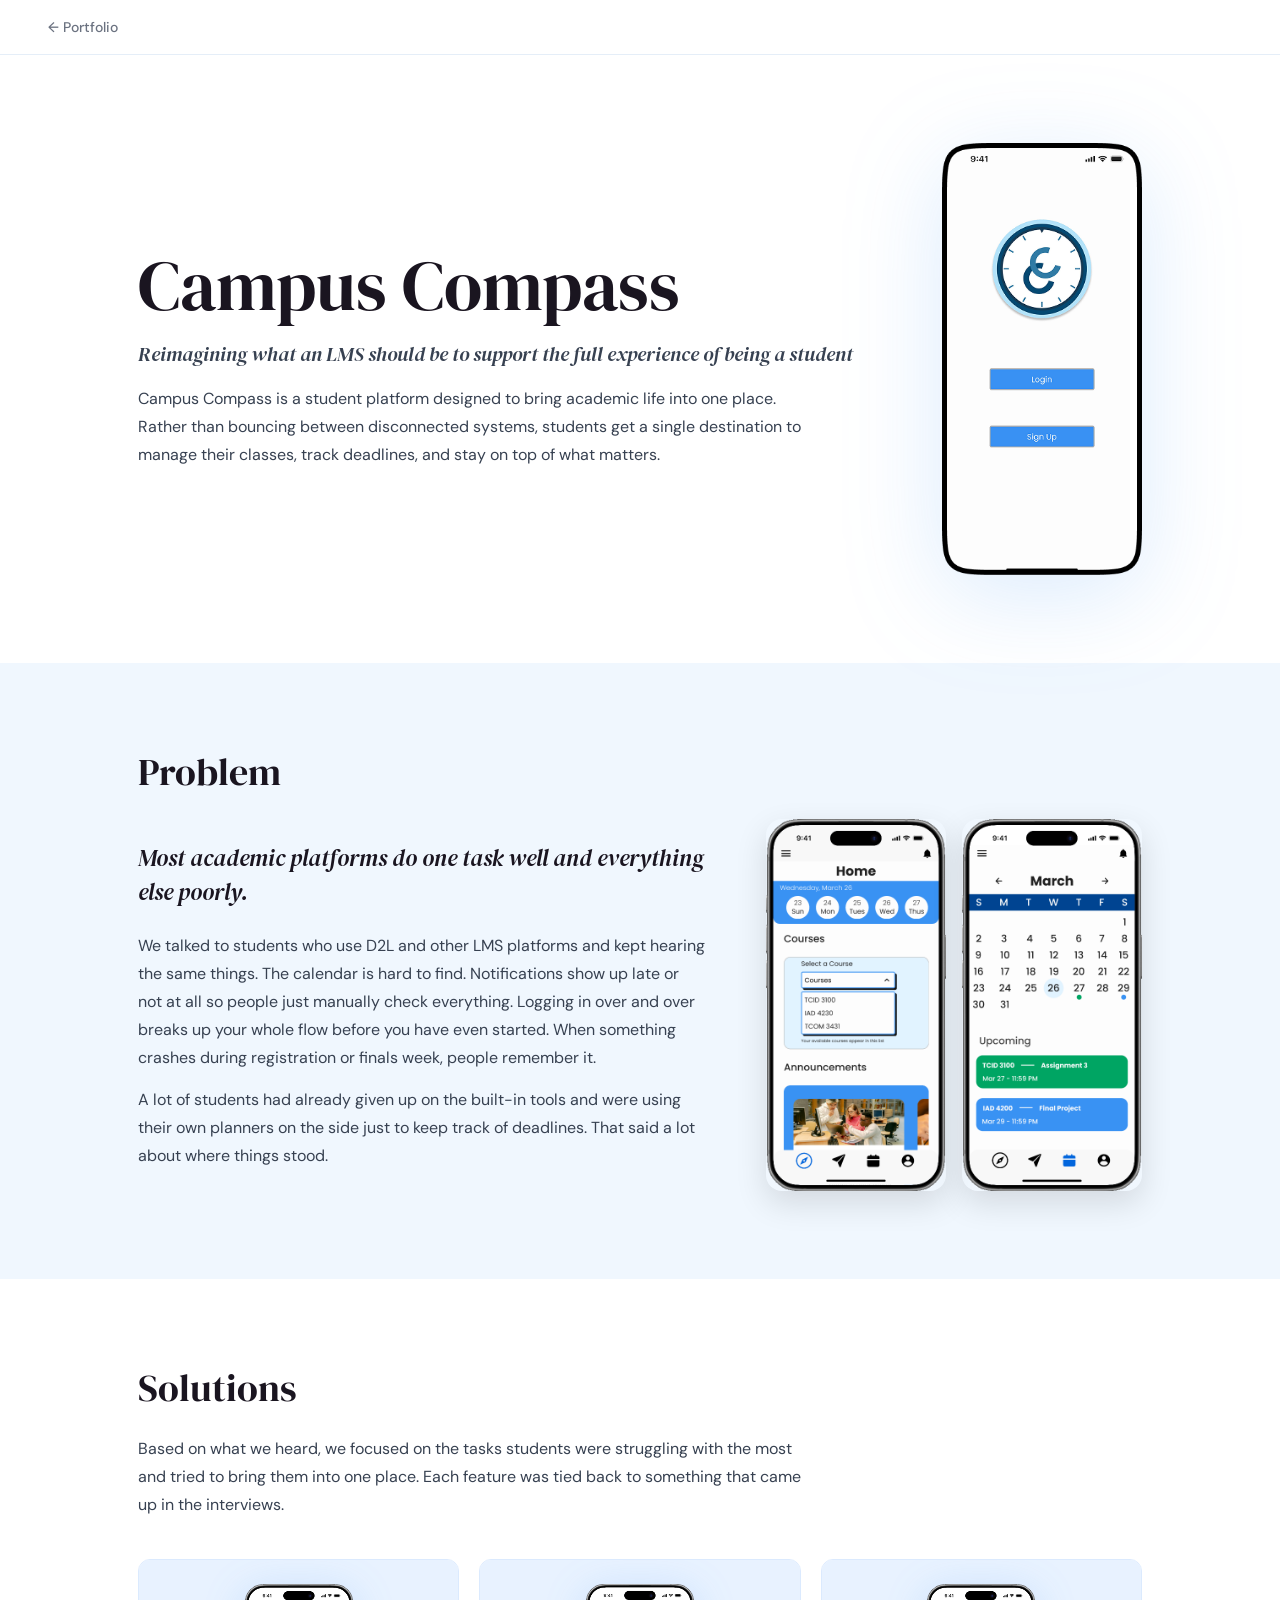
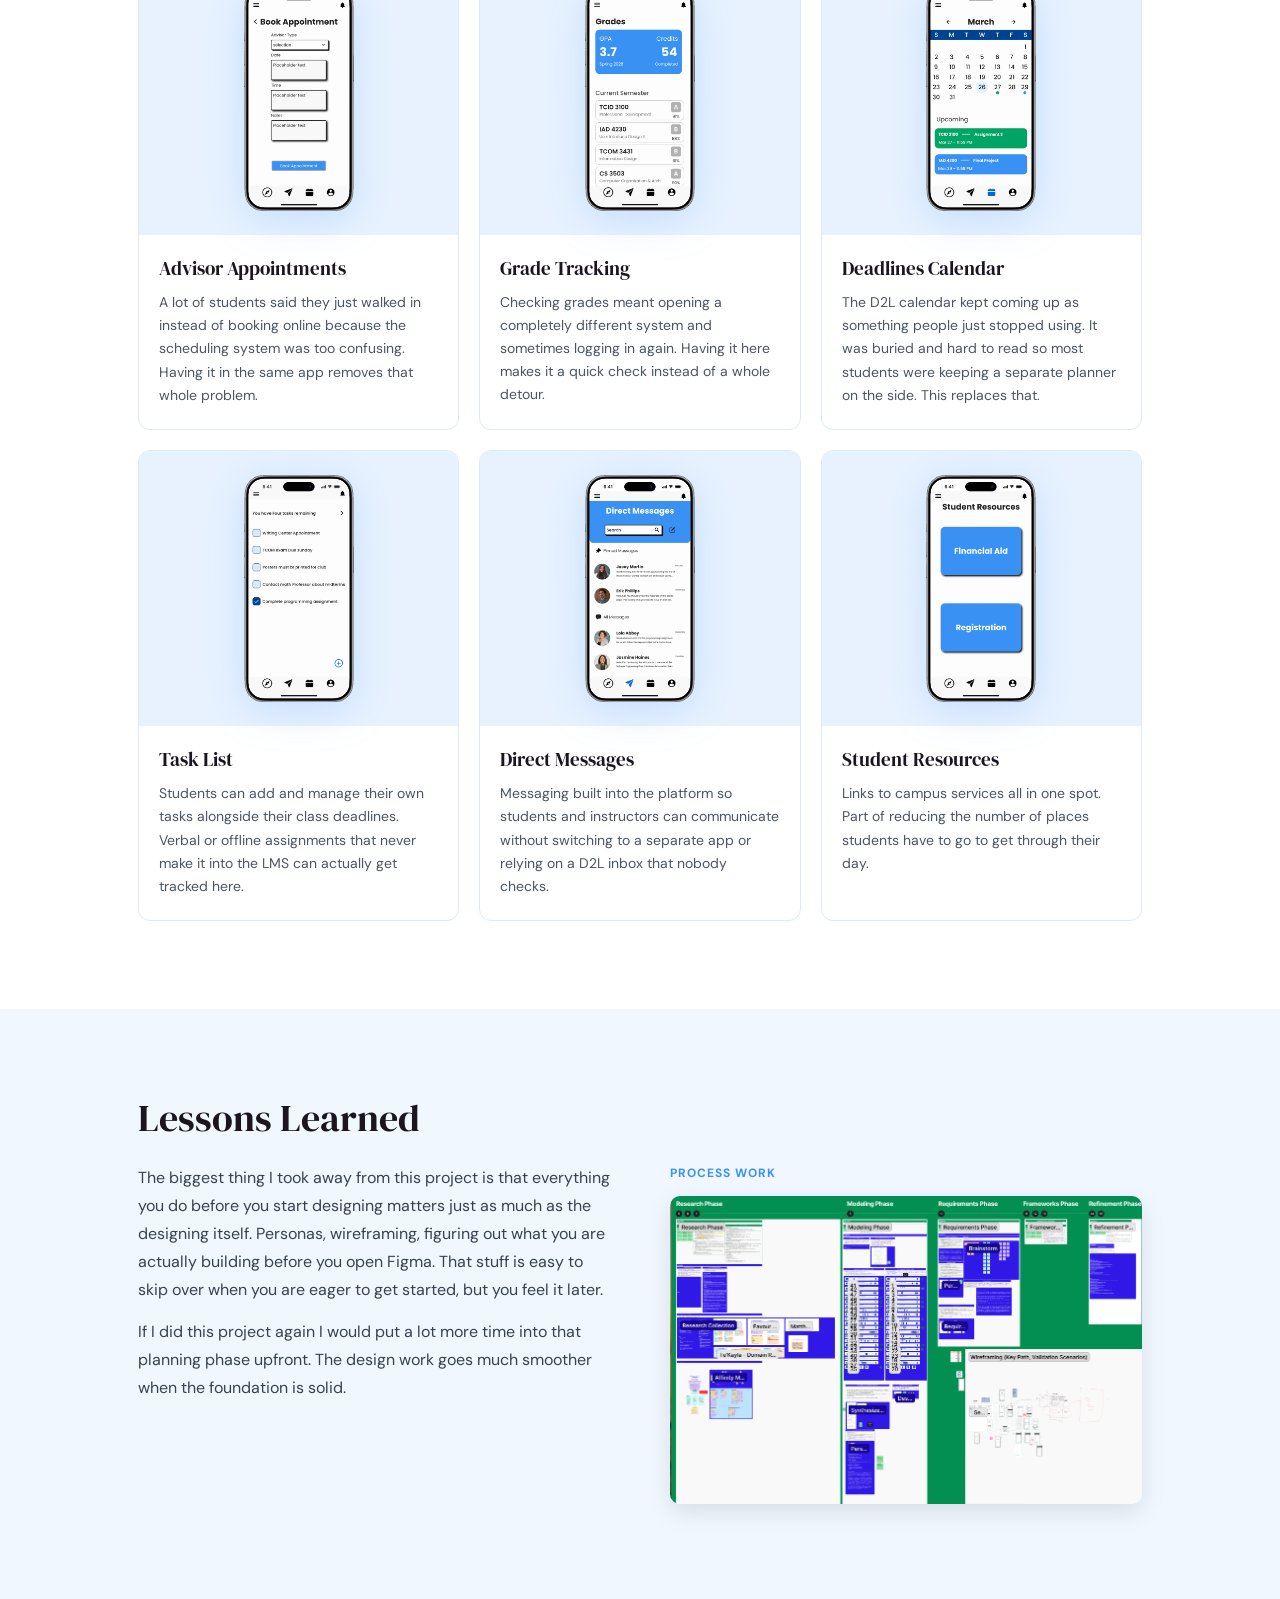
==== campus-compass/index.html @ d036a411 "campus compass case study" ====
<!DOCTYPE html>
<html lang="en">
<head>
  <meta charset="UTF-8" />
  <meta name="viewport" content="width=device-width, initial-scale=1.0" />
  <title>Campus Compass</title>
  <link rel="preconnect" href="https://fonts.googleapis.com">
  <link rel="preconnect" href="https://fonts.gstatic.com" crossorigin>
  <link href="https://fonts.googleapis.com/css2?family=DM+Sans:ital,wght@0,300;0,400;0,500;0,600;0,700;1,400&family=DM+Serif+Display:ital@0;1&display=swap" rel="stylesheet">
  <link rel="stylesheet" href="/campus-compass/styles.css" />
</head>
<body>

<!-- BACK NAV -->
<nav class="back-nav">
  <a href="/index.html#projects">← Portfolio</a>
</nav>

<!-- INTRODUCTION -->
<section class="section white">
  <div class="container">
    <div class="intro-split">
      <div class="intro-text">
        <h1 class="page-title">Campus Compass</h1>
        <p class="intro-hook">Reimagining what an LMS should be to support the full experience of being a student</p>
        <p class="body-text">Campus Compass is a student platform designed to bring academic life into one place. Rather than bouncing between disconnected systems, students get a single destination to manage their classes, track deadlines, and stay on top of what matters.</p>
      </div>
      <div class="intro-phone">
        <img src="images/login-screen.png" alt="Campus Compass app" />
      </div>
    </div>
  </div>
</section>

<!-- PROBLEM -->
<section class="section cream">
  <div class="container">
    <div class="label-row">
      <h2 class="section-title">Problem</h2>
    </div>
    <div class="problem-split">
      <div class="problem-text">
        <p class="pull-quote">Most academic platforms do one task well and everything else poorly.</p>
        <p class="body-text">We talked to students who use D2L and other LMS platforms and kept hearing the same things. The calendar is hard to find. Notifications show up late or not at all so people just manually check everything. Logging in over and over breaks up your whole flow before you have even started. When something crashes during registration or finals week, people remember it.</p>
        <p class="body-text">A lot of students had already given up on the built-in tools and were using their own planners on the side just to keep track of deadlines. That said a lot about where things stood.</p>
      </div>
      <div class="image-row">
        <div class="image-frame">
          <img src="images/home-screen.png" alt="Campus Compass home screen" />
        </div>
        <div class="image-frame">
          <img src="images/calendar-screen.png" alt="Campus Compass calendar screen" />
        </div>
      </div>
    </div>
  </div>
</section>

<!-- SOLUTIONS -->
<section class="section white">
  <div class="container">
    <div class="label-row">
      <h2 class="section-title">Solutions</h2>
    </div>
    <p class="body-text">Based on what we heard, we focused on the tasks students were struggling with the most and tried to bring them into one place. Each feature was tied back to something that came up in the interviews.</p>
    <div class="cards">

      <div class="card">
        <div class="card-img">
          <img src="images/book-appointment-screen.png" alt="Book appointment screen" />
        </div>
        <div class="card-body">
          <h3 class="card-title">Advisor Appointments</h3>
          <p class="card-text">A lot of students said they just walked in instead of booking online because the scheduling system was too confusing. Having it in the same app removes that whole problem.</p>
        </div>
      </div>

      <div class="card">
        <div class="card-img">
          <img src="images/all-grades-screen.png" alt="All grades screen" />
        </div>
        <div class="card-body">
          <h3 class="card-title">Grade Tracking</h3>
          <p class="card-text">Checking grades meant opening a completely different system and sometimes logging in again. Having it here makes it a quick check instead of a whole detour.</p>
        </div>
      </div>

      <div class="card">
        <div class="card-img">
          <img src="images/calendar-screen.png" alt="Deadlines calendar screen" />
        </div>
        <div class="card-body">
          <h3 class="card-title">Deadlines Calendar</h3>
          <p class="card-text">The D2L calendar kept coming up as something people just stopped using. It was buried and hard to read so most students were keeping a separate planner on the side. This replaces that.</p>
        </div>
      </div>

      <div class="card">
        <div class="card-img">
          <img src="images/tasks-list-screen.png" alt="Task list screen" />
        </div>
        <div class="card-body">
          <h3 class="card-title">Task List</h3>
          <p class="card-text">Students can add and manage their own tasks alongside their class deadlines. Verbal or offline assignments that never make it into the LMS can actually get tracked here.</p>
        </div>
      </div>

      <div class="card">
        <div class="card-img">
          <img src="images/dms-screen.png" alt="Direct messages screen" />
        </div>
        <div class="card-body">
          <h3 class="card-title">Direct Messages</h3>
          <p class="card-text">Messaging built into the platform so students and instructors can communicate without switching to a separate app or relying on a D2L inbox that nobody checks.</p>
        </div>
      </div>

      <div class="card">
        <div class="card-img">
          <img src="images/resources-screen.png" alt="Student resources screen" />
        </div>
        <div class="card-body">
          <h3 class="card-title">Student Resources</h3>
          <p class="card-text">Links to campus services all in one spot. Part of reducing the number of places students have to go to get through their day.</p>
        </div>
      </div>

    </div>
  </div>
</section>

<!-- LESSONS LEARNED -->
<section class="section cream">
  <div class="container">
    <div class="label-row">
      <h2 class="section-title">Lessons Learned</h2>
    </div>
    <div class="lessons-split">
      <div class="lessons-text">
        <p class="body-text">The biggest thing I took away from this project is that everything you do before you start designing matters just as much as the designing itself. Personas, wireframing, figuring out what you are actually building before you open Figma. That stuff is easy to skip over when you are eager to get started, but you feel it later.</p>
        <p class="body-text">If I did this project again I would put a lot more time into that planning phase upfront. The design work goes much smoother when the foundation is solid.</p>
      </div>
      <div class="lessons-media">
        <p class="process-label">Process Work</p>
        <img src="images/planning.png" alt="FigJam project planning board" class="process-img" />
      </div>
    </div>
  </div>
</section>


</body>
</html>
---- campus-compass/styles.css ----
* { margin: 0; padding: 0; box-sizing: border-box; }

body {
  font-family: 'DM Sans', Arial, Helvetica, sans-serif;
  background: #fff;
  color: #1a1520;
  line-height: 1.6;
}

a { color: inherit; text-decoration: none; }
a:focus-visible, button:focus-visible {
  outline: 3px solid #3992F3;
  outline-offset: 2px;
}

/* ── Back nav ─────────────────────────────────────────── */
.back-nav {
  padding: 14px 48px;
  border-bottom: 1px solid #e5eef8;
  position: sticky;
  top: 0;
  background: #fff;
  z-index: 100;
}
.back-nav a {
  font-size: 14px;
  font-weight: 500;
  color: #6b7280;
}
.back-nav a:hover { color: #3992F3; }

/* ── Sections ─────────────────────────────────────────── */
.section { padding: 88px 0; }
.cream { background: #f0f7fe; }
.white { background: #fff; }

.container {
  max-width: 1100px;
  margin: 0 auto;
  padding: 0 48px;
}

/* ── Introduction ─────────────────────────────────────── */
.intro-split {
  display: grid;
  grid-template-columns: 1fr auto;
  gap: 72px;
  align-items: center;
}
.eyebrow {
  font-size: 12px;
  font-weight: 600;
  text-transform: uppercase;
  letter-spacing: 0.12em;
  color: #3992F3;
  margin-bottom: 14px;
}
.page-title {
  font-family: 'DM Serif Display', Georgia, serif;
  font-size: clamp(44px, 5.5vw, 72px);
  font-weight: 400;
  color: #1a1520;
  line-height: 1.05;
  margin-bottom: 16px;
}
.intro-hook {
  font-family: 'DM Serif Display', Georgia, serif;
  font-style: italic;
  font-size: 20px;
  color: #374151;
  line-height: 1.5;
  margin-bottom: 16px;
}
.intro-phone img {
  width: 200px;
  display: block;
  filter: drop-shadow(0 20px 48px rgba(57, 146, 243, 0.18));
}

/* ── Section headings ─────────────────────────────────── */
.label-row {
  display: flex;
  align-items: baseline;
  gap: 14px;
  margin-bottom: 24px;
}
.section-num {
  font-family: 'DM Serif Display', serif;
  font-style: italic;
  font-size: 15px;
  color: #3992F3;
  letter-spacing: 0.04em;
}
.section-title {
  font-family: 'DM Serif Display', Georgia, serif;
  font-size: 38px;
  font-weight: 400;
  color: #1a1520;
  line-height: 1.15;
}

/* ── Pull quote ───────────────────────────────────────── */
.pull-quote {
  font-family: 'DM Serif Display', Georgia, serif;
  font-style: italic;
  font-size: 23px;
  color: #1a1520;
  line-height: 1.5;
  max-width: 700px;
  margin-bottom: 22px;
}

/* ── Body text ────────────────────────────────────────── */
.body-text {
  font-size: 16px;
  color: #374151;
  line-height: 1.75;
  max-width: 680px;
  margin-bottom: 14px;
}
.body-text:last-of-type { margin-bottom: 0; }

/* ── Problem layout ───────────────────────────────────── */
.problem-split {
  display: grid;
  grid-template-columns: 1fr auto;
  gap: 60px;
  align-items: center;
}
.problem-text .pull-quote,
.problem-text .body-text { max-width: 100%; }

.image-row {
  display: flex;
  gap: 16px;
  align-items: flex-start;
}
.image-frame {
  border-radius: 16px;
  overflow: hidden;
  width: 180px;
  flex-shrink: 0;
  box-shadow: 0 12px 32px rgba(0, 0, 0, 0.12);
}
.image-frame img { width: 100%; display: block; }

/* ── Solution cards ───────────────────────────────────── */
.cards {
  display: grid;
  grid-template-columns: repeat(3, 1fr);
  gap: 20px;
  margin-top: 40px;
}
.card {
  border-radius: 12px;
  overflow: hidden;
  background: #fff;
  border: 1px solid #dbeafe;
}
.card-img {
  background: #e8f2ff;
  display: flex;
  justify-content: center;
  align-items: center;
  padding: 24px;
  min-height: 200px;
}
.card-img img {
  width: 110px;
  display: block;
  margin: 0 auto;
  filter: drop-shadow(0 8px 20px rgba(57, 146, 243, 0.2));
}
.card-body { padding: 18px 20px 22px; }
.card-title {
  font-family: 'DM Serif Display', serif;
  font-size: 19px;
  font-weight: 400;
  color: #1a1520;
  margin-bottom: 8px;
}
.card-text {
  font-size: 14px;
  color: #4b5563;
  line-height: 1.65;
}

/* ── Lessons ──────────────────────────────────────────── */
.lessons-split {
  display: grid;
  grid-template-columns: 1fr 1fr;
  gap: 60px;
  align-items: start;
  margin-top: 8px;
}
.lessons-text .body-text { max-width: 100%; }

/* ── Process image ────────────────────────────────────── */
.process-label {
  font-size: 12px;
  font-weight: 700;
  color: #3992F3;
  text-transform: uppercase;
  letter-spacing: 0.08em;
  margin-bottom: 12px;
}
.process-img {
  width: 100%;
  border-radius: 10px;
  box-shadow: 0 8px 24px rgba(0, 0, 0, 0.1);
}

/* ── Mobile ───────────────────────────────────────────── */
@media (max-width: 768px) {
  .back-nav { padding: 12px 20px; }
  .container { padding: 0 20px; }
  .section { padding: 64px 0; }
  .intro-split { grid-template-columns: 1fr; gap: 36px; }
  .intro-phone { display: none; }
  .page-title { font-size: 40px; }
  .section-title { font-size: 30px; }
  .pull-quote { font-size: 19px; }
  .cards { grid-template-columns: 1fr; }
  .problem-split { grid-template-columns: 1fr; }
  .image-row { justify-content: center; }
  .lessons-split { grid-template-columns: 1fr; gap: 40px; }
}
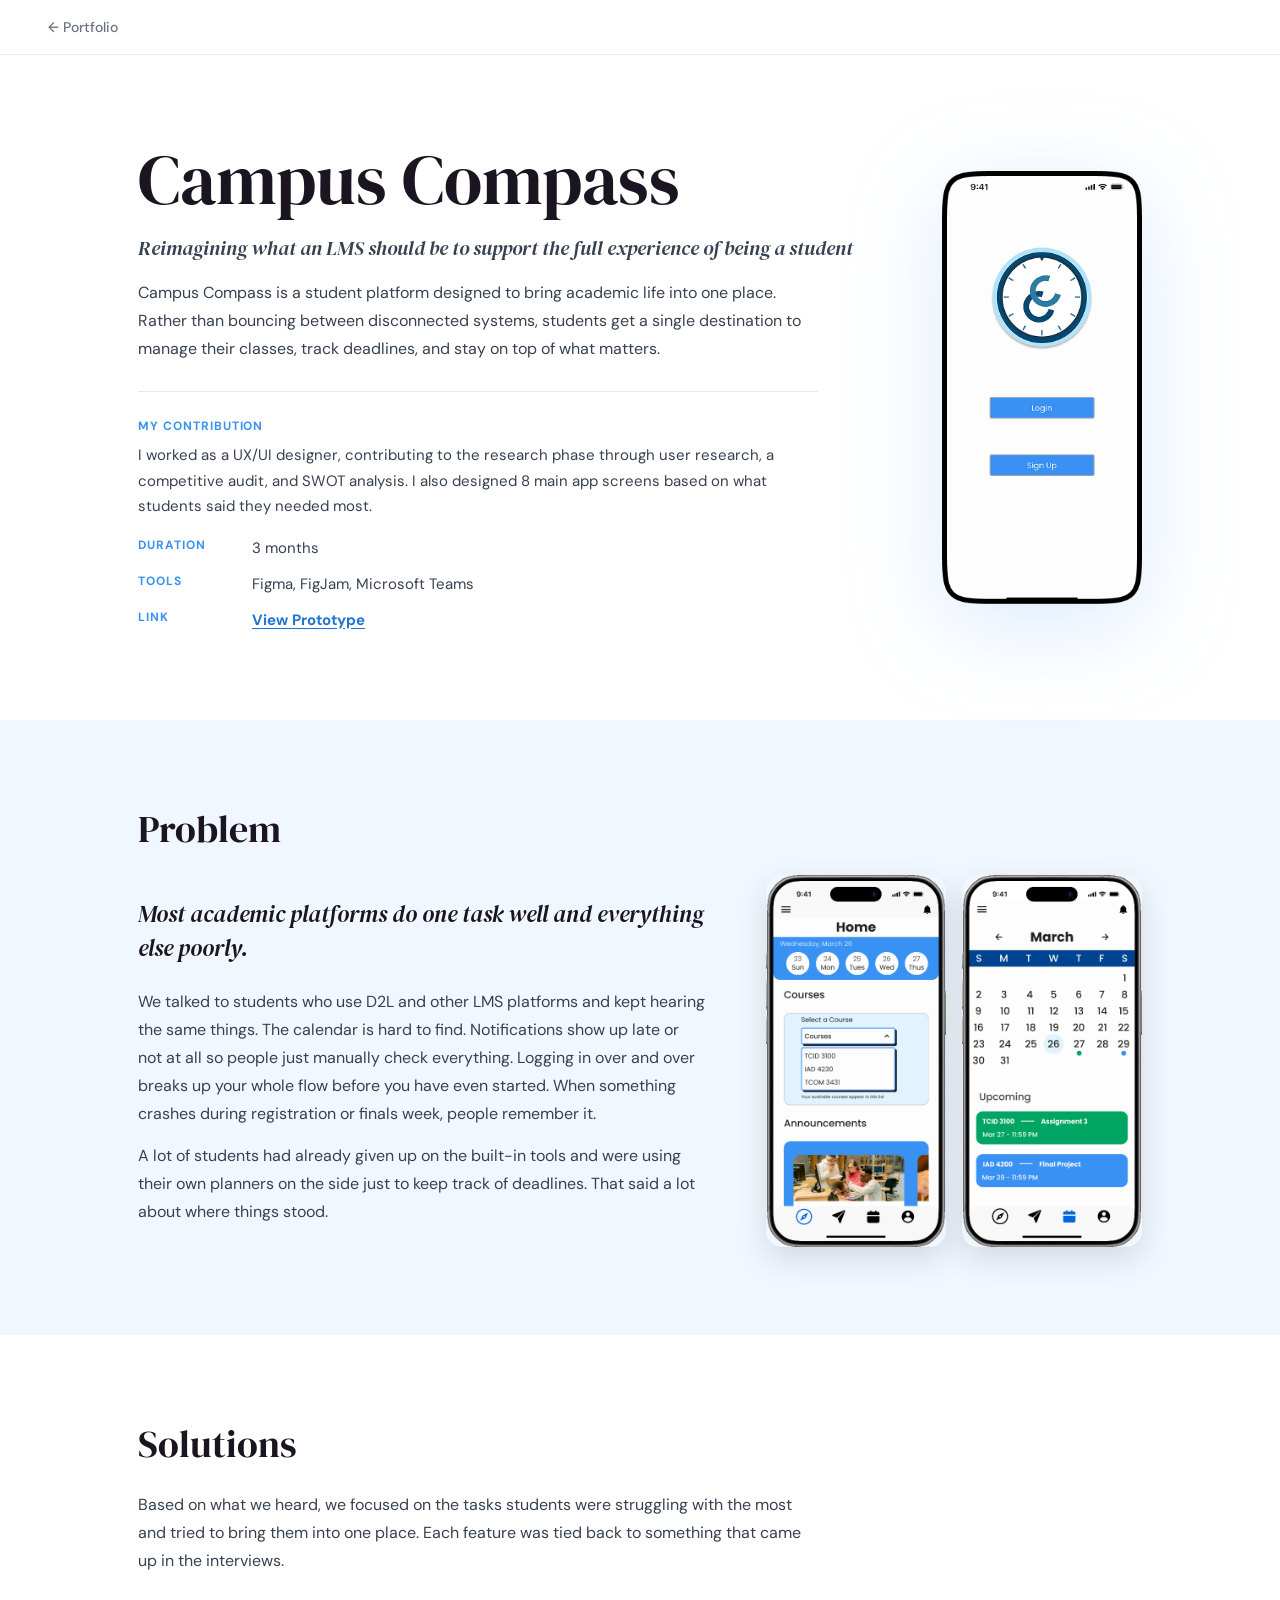
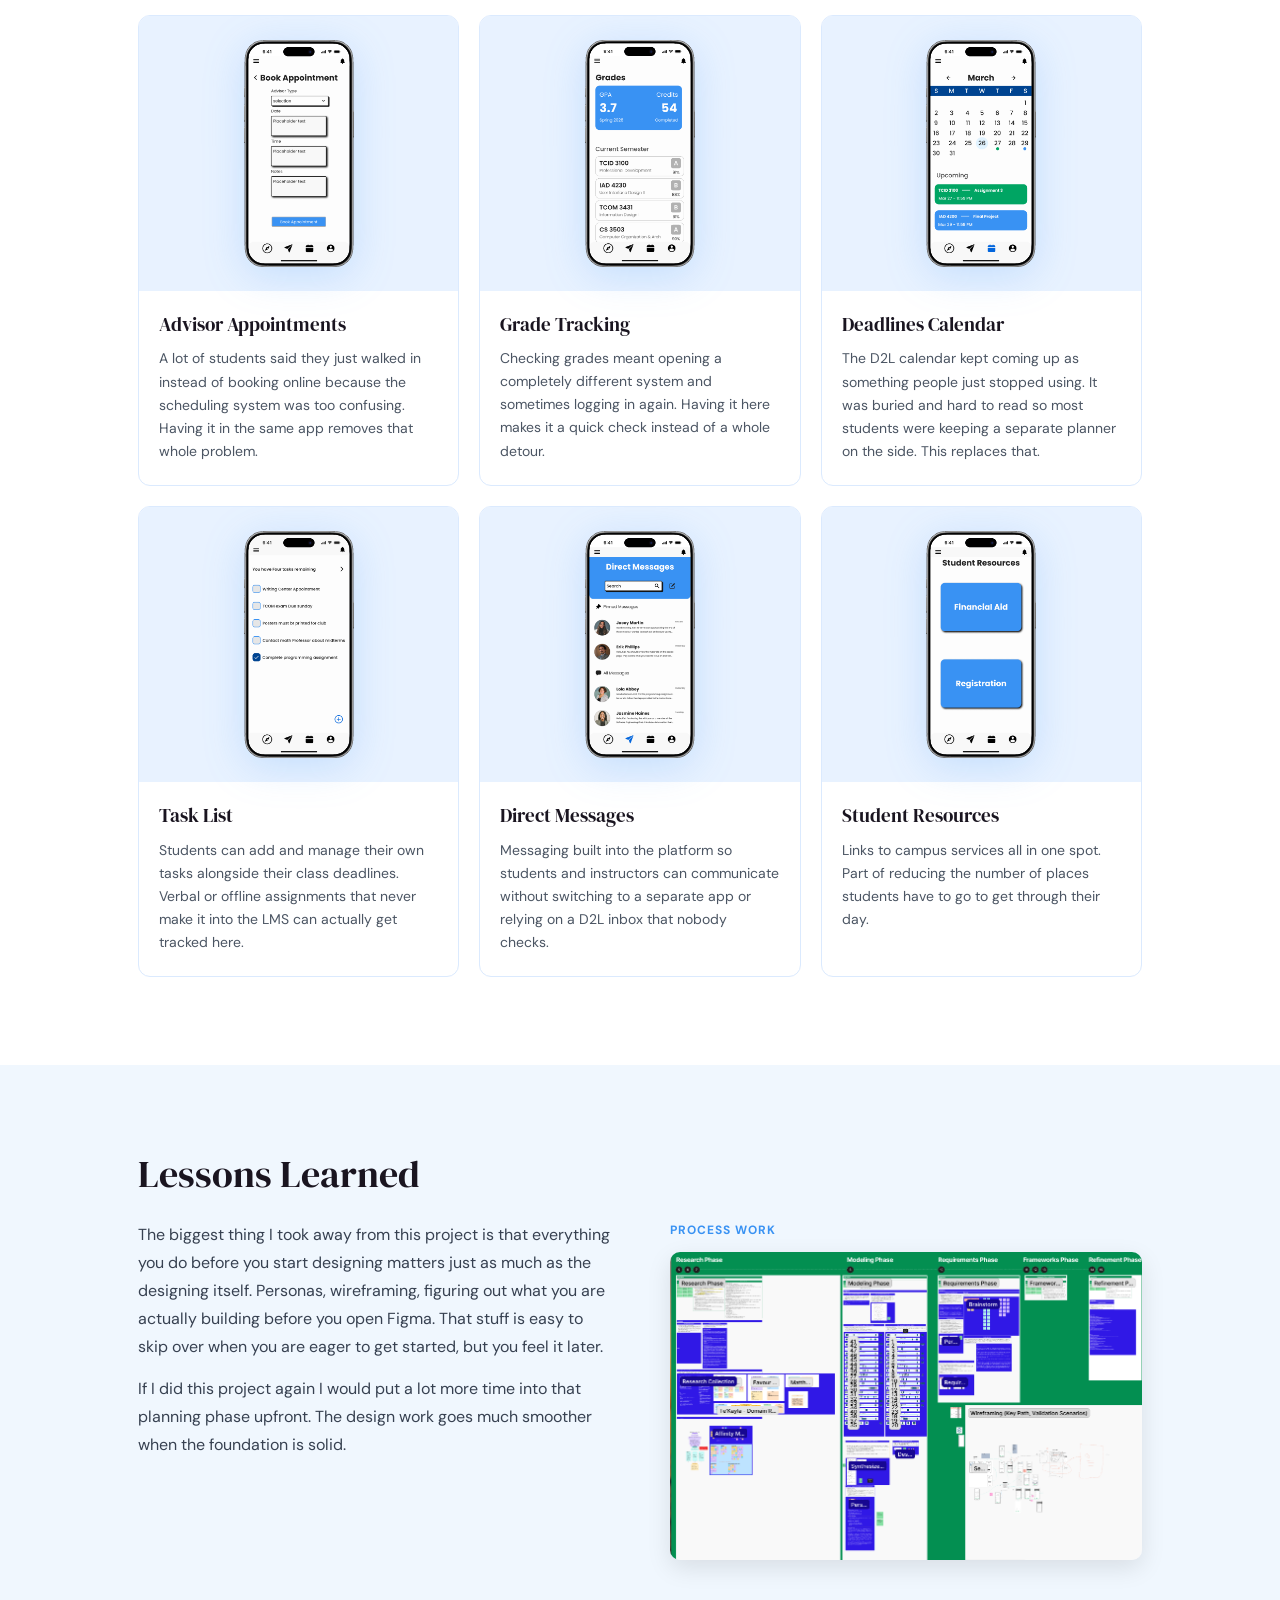
==== commit 91891aa2: "added my contribution section" ====
--- a/campus-compass/index.html
+++ b/campus-compass/index.html
@@ -24,9 +24,27 @@
         <h1 class="page-title">Campus Compass</h1>
         <p class="intro-hook">Reimagining what an LMS should be to support the full experience of being a student</p>
         <p class="body-text">Campus Compass is a student platform designed to bring academic life into one place. Rather than bouncing between disconnected systems, students get a single destination to manage their classes, track deadlines, and stay on top of what matters.</p>
+        <div class="project-meta" aria-label="Project details">
+          <div class="meta-summary">
+            <span class="meta-label">My Contribution</span>
+            <p>I worked as a UX/UI designer, contributing to the research phase through user research, a competitive audit, and SWOT analysis. I also designed 8 main app screens based on what students said they needed most.</p>
+          </div>
+          <div class="meta-item">
+            <span class="meta-label">Duration</span>
+            <span>3 months</span>
+          </div>
+          <div class="meta-item">
+            <span class="meta-label">Tools</span>
+            <span>Figma, FigJam, Microsoft Teams</span>
+          </div>
+          <div class="meta-item">
+            <span class="meta-label">Link</span>
+            <a href="https://www.figma.com/proto/IguZeImLwIfHErtKYxwdQc/Team-Denny---Design-File--Campus-Compass-?node-id=774-2290&p=f&t=JuLgXbc2a0t9bIEN-1&scaling=scale-down&content-scaling=fixed&page-id=2%3A2&starting-point-node-id=849%3A2606&show-proto-sidebar=1" target="_blank" rel="noreferrer">View Prototype</a>
+          </div>
+        </div>
       </div>
       <div class="intro-phone">
-        <img src="images/login-screen.png" alt="Campus Compass app" />
+        <img src="/campus-compass/images/login-screen.png" alt="Campus Compass app" />
       </div>
     </div>
   </div>
@@ -46,10 +64,10 @@
       </div>
       <div class="image-row">
         <div class="image-frame">
-          <img src="images/home-screen.png" alt="Campus Compass home screen" />
+          <img src="/campus-compass/images/home-screen.png" alt="Campus Compass home screen" />
         </div>
         <div class="image-frame">
-          <img src="images/calendar-screen.png" alt="Campus Compass calendar screen" />
+          <img src="/campus-compass/images/calendar-screen.png" alt="Campus Compass calendar screen" />
         </div>
       </div>
     </div>
@@ -67,7 +85,7 @@
 
       <div class="card">
         <div class="card-img">
-          <img src="images/book-appointment-screen.png" alt="Book appointment screen" />
+          <img src="/campus-compass/images/book-appointment-screen.png" alt="Book appointment screen" />
         </div>
         <div class="card-body">
           <h3 class="card-title">Advisor Appointments</h3>
@@ -77,7 +95,7 @@
 
       <div class="card">
         <div class="card-img">
-          <img src="images/all-grades-screen.png" alt="All grades screen" />
+          <img src="/campus-compass/images/all-grades-screen.png" alt="All grades screen" />
         </div>
         <div class="card-body">
           <h3 class="card-title">Grade Tracking</h3>
@@ -87,7 +105,7 @@
 
       <div class="card">
         <div class="card-img">
-          <img src="images/calendar-screen.png" alt="Deadlines calendar screen" />
+          <img src="/campus-compass/images/calendar-screen.png" alt="Deadlines calendar screen" />
         </div>
         <div class="card-body">
           <h3 class="card-title">Deadlines Calendar</h3>
@@ -97,7 +115,7 @@
 
       <div class="card">
         <div class="card-img">
-          <img src="images/tasks-list-screen.png" alt="Task list screen" />
+          <img src="/campus-compass/images/tasks-list-screen.png" alt="Task list screen" />
         </div>
         <div class="card-body">
           <h3 class="card-title">Task List</h3>
@@ -107,7 +125,7 @@
 
       <div class="card">
         <div class="card-img">
-          <img src="images/dms-screen.png" alt="Direct messages screen" />
+          <img src="/campus-compass/images/dms-screen.png" alt="Direct messages screen" />
         </div>
         <div class="card-body">
           <h3 class="card-title">Direct Messages</h3>
@@ -117,7 +135,7 @@
 
       <div class="card">
         <div class="card-img">
-          <img src="images/resources-screen.png" alt="Student resources screen" />
+          <img src="/campus-compass/images/resources-screen.png" alt="Student resources screen" />
         </div>
         <div class="card-body">
           <h3 class="card-title">Student Resources</h3>
@@ -142,7 +160,7 @@
       </div>
       <div class="lessons-media">
         <p class="process-label">Process Work</p>
-        <img src="images/planning.png" alt="FigJam project planning board" class="process-img" />
+        <img src="/campus-compass/images/planning.png" alt="FigJam project planning board" class="process-img" />
       </div>
     </div>
   </div>
--- a/campus-compass/styles.css
+++ b/campus-compass/styles.css
@@ -76,6 +76,45 @@
   display: block;
   filter: drop-shadow(0 20px 48px rgba(57, 146, 243, 0.18));
 }
+.project-meta {
+  display: grid;
+  gap: 12px;
+  margin-top: 28px;
+  max-width: 680px;
+  border-top: 1px solid #dbeafe;
+  padding-top: 20px;
+}
+.meta-summary {
+  margin-bottom: 4px;
+}
+.meta-summary p {
+  margin-top: 6px;
+  font-size: 15px;
+  color: #374151;
+  line-height: 1.7;
+}
+.meta-item {
+  display: grid;
+  grid-template-columns: 96px 1fr;
+  gap: 18px;
+  font-size: 15px;
+  color: #374151;
+  line-height: 1.6;
+}
+.meta-label {
+  font-size: 12px;
+  font-weight: 700;
+  color: #3992F3;
+  text-transform: uppercase;
+  letter-spacing: 0.08em;
+}
+.meta-item a {
+  color: #1f74d1;
+  font-weight: 700;
+  text-decoration: underline;
+  text-underline-offset: 3px;
+}
+.meta-item a:hover { color: #155da8; }
 
 /* ── Section headings ─────────────────────────────────── */
 .label-row {
@@ -216,7 +255,8 @@
   .container { padding: 0 20px; }
   .section { padding: 64px 0; }
   .intro-split { grid-template-columns: 1fr; gap: 36px; }
-  .intro-phone { display: none; }
+  .intro-phone { display: flex; justify-content: center; }
+  .meta-item { grid-template-columns: 1fr; gap: 2px; }
   .page-title { font-size: 40px; }
   .section-title { font-size: 30px; }
   .pull-quote { font-size: 19px; }
